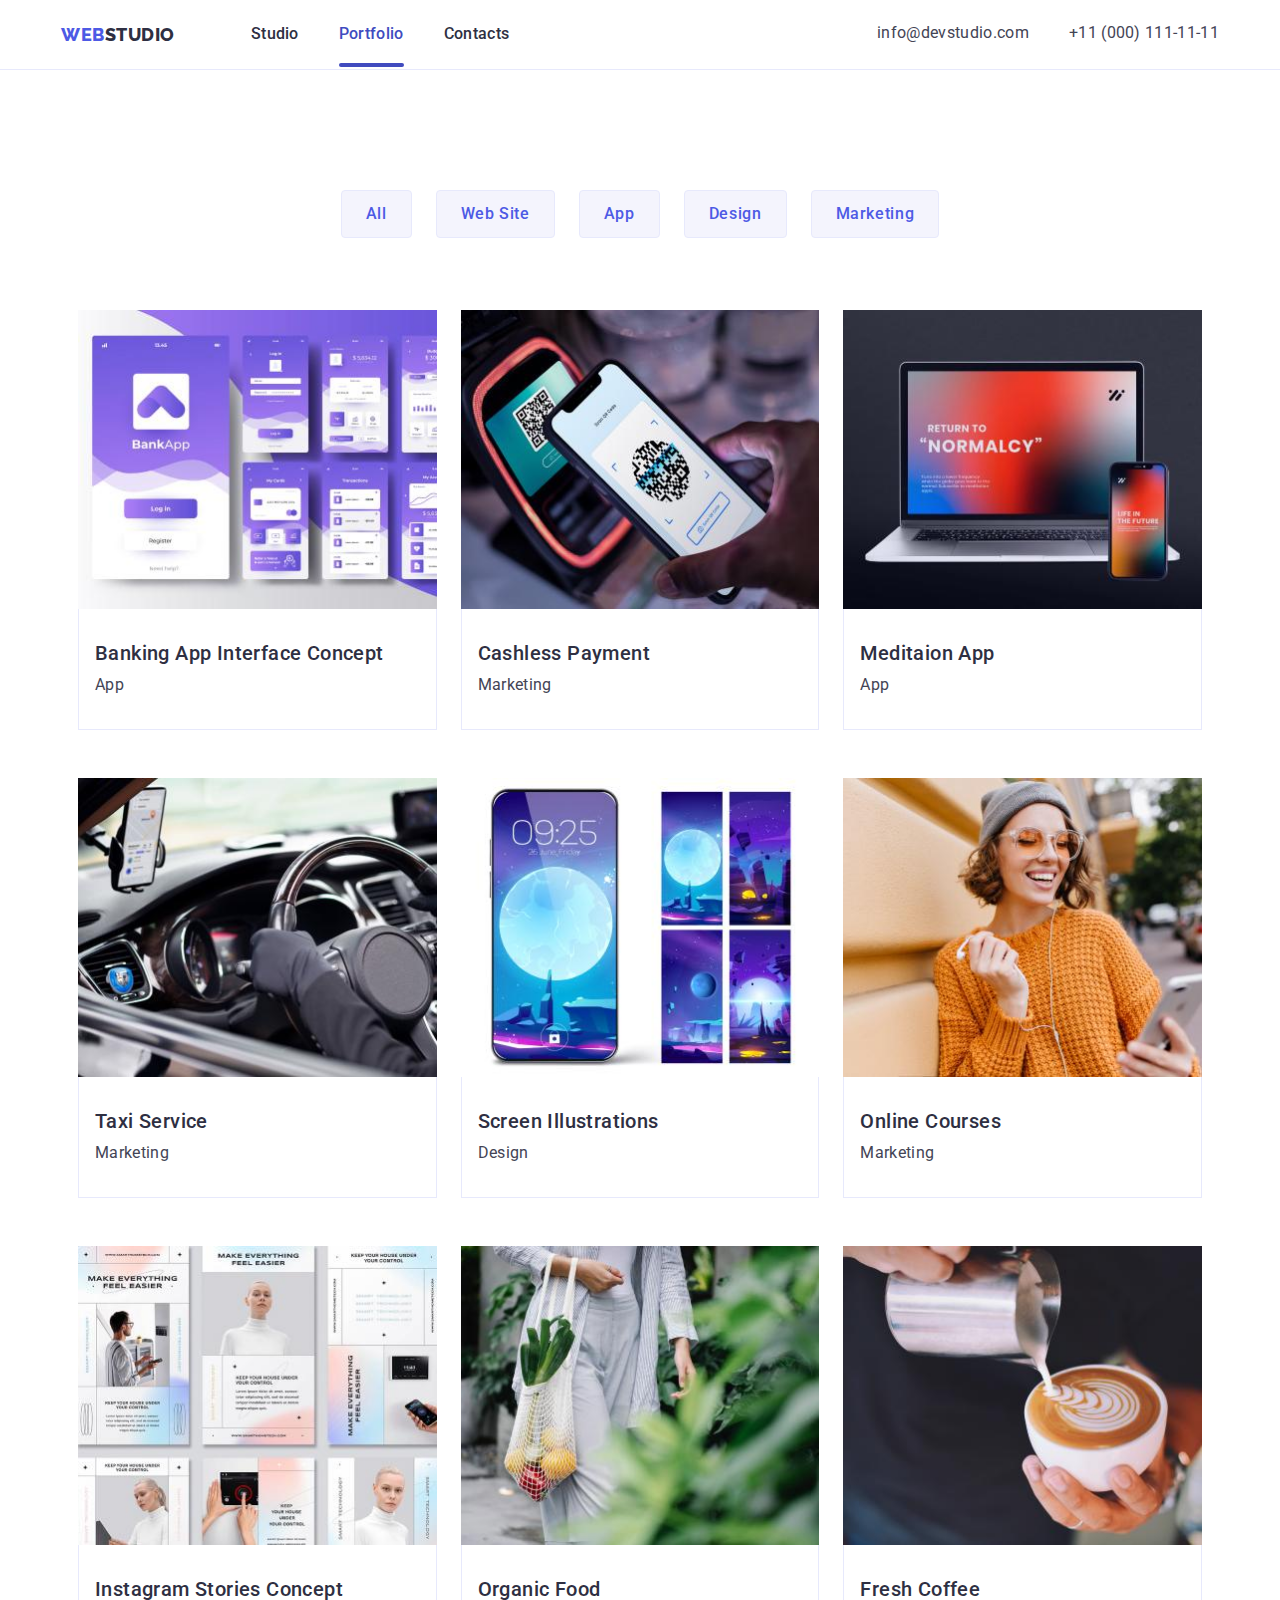
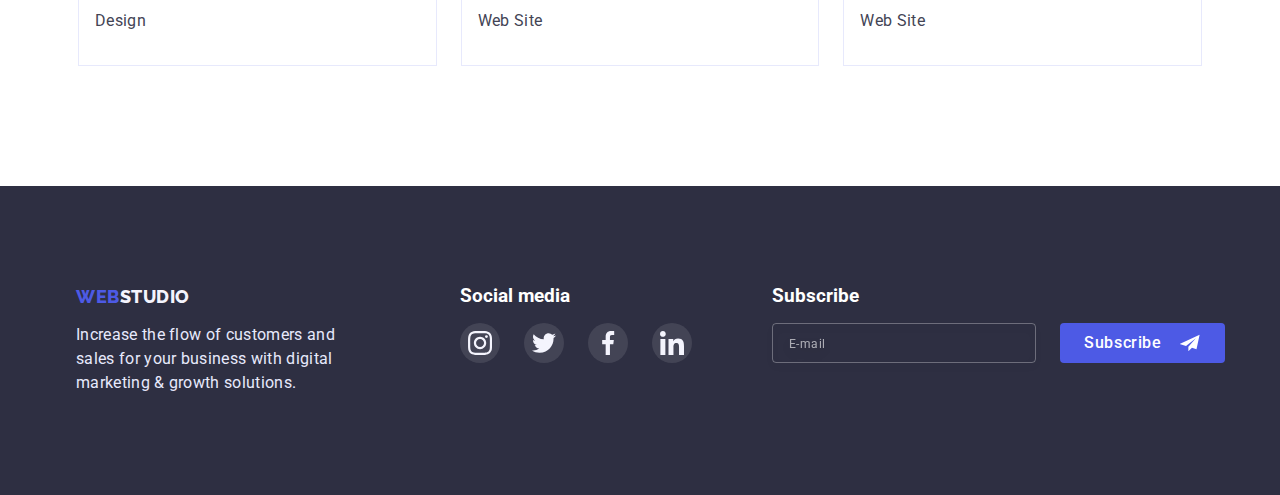
==== portfolio.html @ 49dd55a7 "hw6" ====
<!DOCTYPE html>
<html lang="en">

<head>
  <meta charset="UTF-8" />
  <meta http-equiv="X-UA-Compatible" content="IE=edge" />
  <meta name="viewport" content="width=device-width, initial-scale=1.0" />
  <title>WebStudio</title>
  <link type="text/css" rel="preconnect" href="https://fonts.gstatic.com" crossorigin />
  <link type="text/css" rel="stylesheet" href="./css/styles.css" />

</head>

<body>
  <!--Top line-->
  <!--Top line-->
  <header>
    <div class="container" id="header-container">
      <!-- Main navigation -->
      <nav>
        <a class="design-logo" href="./index.html">Web<span class="desing-logo-part">Studio</span></a>
        <ul class="main-nav-buttons">
          <li><a class="links " href="./index.html">Studio</a></li>
          <li class="portfolio">
            <a class="links current" href="./portfolio.html">Portfolio</a>
          </li>
          <li><a class="links" href="./contacts.html">Contacts</a></li>
        </ul>
      </nav>
      <address>
        <ul class="contacts">
          <li class="mail">
            <a class="links" href=" mailto:info@devstudio.com">info@devstudio.com</a>
          </li>
          <li class="tel">
            <a class="links" href="tel:+110001111111">+11 (000) 111-11-11</a>
          </li>
        </ul>
      </address>
      <!-- Contacts -->

    </div>
  </header>
  <!-- top buttons main  -->
  <main>
    <section id="main-section">
      <div class="container">
        <h2 class="visually-hidden">Work Examples</h2>
        <ul class="panel-buttons">
          <li><button class="optins-button" type="button">All</button></li>
          <li><button class="optins-button" type="button">Web Site</button></li>
          <li><button class="optins-button" type="button">App</button></li>
          <li><button class="optins-button" type="button">Design</button></li>
          <li><button class="optins-button" type="button">Marketing</button></li>
        </ul>
        <!-- Work Examples  -->
        <ul class="work-examples">
          <li class="work-item">
            <a>
              <div class="product-description">
                <img src="./images/apps.jpg" alt="Banking App Interface Concept" width="360" />
                <div class="overlay">
                  <p>14 Stylish and User-Friendly App Design Concepts · Task Manager App · Calorie Tracker App · Exotic
                    Fruit Ecommerce App ·
                    Cloud Storage App</p>
                </div>
              </div>

              <div class="work-description">
                <h3 class="work-item-title">Banking App Interface Concept</h3>
                <p class="work-item-sphere">App</p>
              </div>
            </a>

          </li>
          <li class="work-item">
            <a>
              <div class="product-description">
                <img src="./images/marketing.jpg" alt="Cashless Payment" width="360" />
                <div class="overlay">
                  <p>14 Stylish and User-Friendly App Design Concepts · Task Manager App · Calorie Tracker App · Exotic
                    Fruit Ecommerce App ·
                    Cloud Storage App</p>
                </div>
              </div>
              <div class="work-description">
                <h3 class="work-item-title">Cashless Payment</h3>
                <p class="work-item-sphere">Marketing</p>
              </div>
            </a>

          </li>
          <li class="work-item">
            <a>
              <div class="product-description">
                <img src="./images/meditation.jpg" alt="Meditation App" width="360" />
                <div class="overlay">
                  <p>14 Stylish and User-Friendly App Design Concepts · Task Manager App · Calorie Tracker App · Exotic
                    Fruit Ecommerce App ·
                    Cloud Storage App</p>
                </div>
              </div>
              <div class="work-description">
                <h3 class="work-item-title">Meditaion App</h3>
                <p class="work-item-sphere">App</p>
              </div>
            </a>

          </li>
          <li class="work-item">
            <a>
              <div class="product-description">
                <img src="./images/taxiservice.jpg" alt="Taxi Service" width="360" />
                <div class="overlay">
                  <p>14 Stylish and User-Friendly App Design Concepts · Task Manager App · Calorie Tracker App · Exotic
                    Fruit Ecommerce App ·
                    Cloud Storage App</p>
                </div>
              </div>
              <div class="work-description">
                <h3 class="work-item-title">Taxi Service</h3>
                <p class="work-item-sphere">Marketing</p>
              </div>
            </a>

          </li>
          <li class="work-item">
            <a>
              <div class="product-description">
                <img src="./images/screenil.jpg" alt="Screen Illustrations" width="360" />
                <div class="overlay">
                  <p>14 Stylish and User-Friendly App Design Concepts · Task Manager App · Calorie Tracker App · Exotic
                    Fruit Ecommerce App ·
                    Cloud Storage App</p>
                </div>
              </div>
              <div class="work-description">
                <h3 class="work-item-title">Screen Illustrations</h3>
                <p class="work-item-sphere">Design</p>
              </div>
            </a>

          </li>
          <li class="work-item">

            <a>
              <div class="product-description">
                <img src="./images/onlinecourses.jpg" alt="Online Courses" width="360" />
                <div class="overlay">
                  <p>14 Stylish and User-Friendly App Design Concepts · Task Manager App · Calorie Tracker App · Exotic
                    Fruit Ecommerce App ·
                    Cloud Storage App</p>
                </div>
              </div>
              <div class="work-description">
                <h3 class="work-item-title">Online Courses</h3>
                <p class="work-item-sphere">Marketing</p>
              </div>
            </a>
          </li>
          <li class="work-item">
            <a>
              <div class="product-description">
                <img src="./images/instagram.jpg" alt="Instagram Stories Concept" width="360" />
                <div class="overlay">
                  <p>14 Stylish and User-Friendly App Design Concepts · Task Manager App · Calorie Tracker App · Exotic
                    Fruit Ecommerce App ·
                    Cloud Storage App</p>
                </div>
              </div>
              <div class="work-description">
                <h3 class="work-item-title">Instagram Stories Concept</h3>
                <p class="work-item-sphere">Design</p>
              </div>
            </a>

          </li>
          <li class="work-item">
            <a>
              <div class="product-description">
                <img src="./images/organicfood.jpg" alt="Organic Food" width="360" />
                <div class="overlay">
                  <p>14 Stylish and User-Friendly App Design Concepts · Task Manager App · Calorie Tracker App · Exotic
                    Fruit Ecommerce App ·
                    Cloud Storage App</p>
                </div>
              </div>
              <div class="work-description">
                <h3 class="work-item-title">Organic Food</h3>
                <p class="work-item-sphere">Web Site</p>
              </div>
            </a>

          </li>
          <li class="work-item">
            <a>
              <div class="product-description">
                <img src="./images/freshcoffee.jpg" alt="Fresh Coffee" width="360" />
                <div class="overlay">
                  <p>14 Stylish and User-Friendly App Design Concepts · Task Manager App · Calorie Tracker App · Exotic
                    Fruit Ecommerce App ·
                    Cloud Storage App</p>
                </div>
              </div>
              <div class="work-description">
                <h3 class="work-item-title">Fresh Coffee</h3>
                <p class="work-item-sphere">Web Site</p>
              </div>
            </a>

          </li>
        </ul>
      </div>
    </section>
  </main>

  <!--Footer-->
  <footer>
    <div class="container">
      <div class="footer-info">
        <a class="design-logo" href="./index.html">Web<span class="desing-logo-part2">Studio</span></a>
        <p class="footer-goal">
          Increase the flow of customers and sales for your business with digital
          marketing & growth solutions.
        </p>
      </div>
      <div class="footer-social-links">
        <h3 class="social-title">Social media</h3>
        <ul class="social-links">
          <li><a class="social-link-item" href="#">
              <svg width="24" height="24">
                <use href="./images/icons.svg#icon-instagram-2">
                </use>
              </svg>
            </a></li>
          <li><a class="social-link-item" href="#"><svg width="24" height="24">
                <use href="./images/icons.svg#icon-twitter-1">
                </use>
              </svg></a></li>
          <li><a class="social-link-item" href="#"><svg width="24" height="24">
                <use href="./images/icons.svg#icon-facebook-1">
                </use>
              </svg></a></li>
          <li><a class="social-link-item" href="#"><svg width="24" height="24">
                <use href="./images/icons.svg#icon-linkedin-1">
                </use>
              </svg></a></li>
        </ul>
      </div>

      <div class="subscribe-footer-container">
        <h3 class="footer-subscribe-title">Subscribe</h3>
        <form class="footer-form">
          <label class="footer-form-label" for="e-mail">
            <input class="footer-form-input" type="email" name="email" required placeholder="E-mail">
          </label>
          <button class="subscribe-button" type="submit">Subscribe
            <svg id="footer-form-input-icon" width="24" height="20">
              <use href="./images/subscribeicons.svg#telegram"></use>
            </svg> </button>
      </div>
      </form>
    </div>
  </footer>
</body>


</html>
---- css/styles.css ----
@import url("https://fonts.googleapis.com/css2?family=Roboto:wght@400;500;700&display=swap");
@import url("https://fonts.googleapis.com/css2?family=Raleway:wght@800&display=swap");
@import url("https://cdnjs.cloudflare.com/ajax/libs/modern-normalize/1.1.0/modern-normalize.min.css");
* {
  box-sizing: border-box;
}
:root {
  --primary-brand: #4d5ae5;
  --dark: #2e2f42;
  --light: #f4f4fd;
  --light-state: #8e8f99;
  --text: #434455;
  --accent: #e7e9fc;
  --pressed-state: #404bbf;
  --subtle-text: #8e8f99;
  --success: #31d0aa;
  --modal-background: #fcfcfc;
  --privacy-policy: #757575;
  --transition-dur-and-func: 250ms cubic-bezier(0.4, 0, 0.2, 1);
}
body {
  background-color: white;
  margin: 0;
  font-family: "Roboto";
}
ul {
  margin: 0;
  padding: 0;
}
img {
  display: block;
  max-width: 100%;
  height: auto;
}
p,
h1,
h2,
h3,
h4,
h5,
h6 {
  margin: 0;
}
/*header*/
.container {
  width: 100%;
  max-width: 1158px;
  padding: 0 15px;
  margin: 0 auto;
}
#header-container {
  display: flex;
  justify-content: space-between;
  padding: 24px 0;
}
header {
  width: 100%;
  display: flex;
  align-items: center;

  border-bottom: 1px solid var(--accent);
}

/*navigation*/

nav {
  display: flex;
  align-items: center;
  justify-content: space-around;
}
.design-logo {
  font-family: "Raleway";
  margin-right: 76px;
  text-transform: uppercase;
  text-decoration: none;
  font-weight: 800;
  font-size: 18px;
  line-height: 21px;
  display: flex;
  align-items: center;
  letter-spacing: 0.03em;
  color: var(--primary-brand);
}

.desing-logo-part {
  text-decoration: none;
  display: flex;
  align-items: center;
  color: var(--dark);
}
.desing-logo-part2 {
  text-decoration: none;
  display: flex;
  align-items: center;
  color: var(--light);
}
.main-nav-buttons {
  display: flex;
  font-family: "Roboto";
  font-weight: 500;
  font-size: 16px;
  letter-spacing: 0.02em;
  list-style-type: none;
  cursor: pointer;
  flex-grow: 1;
  gap: 40px;
}

.main-nav-buttons .links {
  color: var(--dark);
}
.main-nav-buttons .links:active {
  color: var(--pressed-state);
  text-decoration: underline var(--pressed-state);
}

.links {
  position: relative;
  text-decoration-line: none;
  padding: 24px 0;
  transition: color var(--transition-dur-and-func);
}
.links.current {
  color: var(--pressed-state);
}
.links.current::after {
  display: block;
  position: absolute;
  width: 100%;
  height: 4px;
  background: currentColor;
  border-radius: 2px;
  bottom: 0;

  content: "";
}
.links:hover,
.links:focus {
  color: var(--pressed-state);
}
/*contacts*/
.contacts {
  font-size: 16px;
  letter-spacing: 0.02em;
  align-items: center;
  display: flex;
  list-style-type: none;
}

.contacts .mail {
  margin-right: 40px;
}
.contacts a {
  font-style: normal;
  color: var(--text);
}
.contacts a:active {
  color: var(--pressed-state);
}
/*section*/
.section1 {
  display: flex;
  padding: 188px 0;
  align-items: center;
  justify-content: center;
  flex-direction: column;
  background-repeat: no-repeat;
  background-image: linear-gradient(
      0deg,
      rgba(46, 47, 66, 0.7),
      rgba(46, 47, 66, 0.7)
    ),
    url(../images/peopleoffice.jpg);
  background-position: center;
  background-size: 1440px, auto;
}
h1 {
  font-weight: 700;
  font-size: 56px;
  line-height: 60px;
  text-align: center;
  letter-spacing: 0.02em;
  color: white;
  margin: 0 auto 48px auto;
  width: 496px;
}
.order-button {
  width: 159px;
  height: 56px;
  font-family: "Roboto";
  margin: auto;
  font-weight: 500;
  font-size: 16px;
  display: flex;
  background-color: var(--primary-brand);
  box-shadow: 0px 4px 4px rgba(0, 0, 0, 0.15);
  cursor: pointer;
  border-radius: 4px;
  align-items: center;
  justify-content: center;
  color: white;
  padding: 0;
  border: 0;
  transition: background-color var(--transition-dur-and-func);
}
.order-button:hover,
.order-button:focus {
  background-color: var(--pressed-state);
}
.visually-hidden {
  position: absolute;
  width: 1px;
  height: 1px;
  margin: -1px;
  border: 0;
  padding: 0;
  white-space: nowrap;
  clip-path: inset(100%);
  clip: rect(0 0 0 0);
  overflow: hidden;
}
/*section2*/
#section2 {
  padding: 120px 0;
}
.adv-list {
  display: flex;
  list-style-type: none;
  justify-content: center;
  gap: 24px;
}
.icon-item {
  width: 100%;
  height: 112px;
  border: 1px solid var(--light);
  background-color: var(--light);
  border-radius: 4px;
  display: flex;
  justify-content: center;
  align-items: center;
  margin-bottom: 8px;
}
h2 {
  font-weight: 700;
  font-size: 36px;
  line-height: 40px;
  text-align: center;
  letter-spacing: 0.02em;
  text-transform: capitalize;
  color: var(--dark);
}
.adv-headings {
  margin-bottom: 8px;
}
.avd-inf {
  font-size: 16px;
  line-height: 24px;
  letter-spacing: 0.02em;
  color: var(--text);
  padding: 0px;
  justify-content: ;
}

/*Services*/
/*section3*/
#section3 {
  padding-bottom: 120px;
}
h2 {
  text-transform: capitalize;
  text-align: center;
  margin-bottom: 72px;
}
.options-list {
  justify-content: center;
  gap: 24px;
  list-style-type: none;
  display: flex;
}
.options-img {
  box-sizing: border-box;
  background-blend-mode: soft-light, normal;
  border: 1px solid var(--accent);
}
/*Our team*/
/*section4*/
#team-members-section {
  padding: 120px 0;
  background-color: var(--light);
}
.team-members-list {
  justify-content: center;
  gap: 24px;
  list-style-type: none;
  display: flex;
  flex-wrap: wrap;
}
.member {
  padding: 32px 0;
  text-align: center;
  background: white;
  box-shadow: 0px 1px 6px rgba(46, 47, 66, 0.08),
    0px 1px 1px rgba(46, 47, 66, 0.16), 0px 2px 1px rgba(46, 47, 66, 0.08);
  border-radius: 0px 0px 4px 4px;
}
.member-name {
  font-weight: 500;
  font-size: 20px;
  line-height: 24px;
  color: var(--dark);
  margin-bottom: 8px;
}
.member-job {
  font-size: 16px;
  line-height: 24px;
  color: var(--text);
  margin-bottom: 8px;
}
.social-links {
  justify-content: center;
  gap: 24px;
  list-style-type: none;
  display: flex;
}
.social-link-item {
  display: flex;
  justify-content: center;
  align-items: center;
  background-color: var(--primary-brand);
  width: 40px;
  height: 40px;
  border-radius: 50%;
  transition: background-color var(--transition-dur-and-func);
}
.social-link-item:hover,
.social-link-item:focus {
  background-color: var(--pressed-state);
}
/*section5*/
#section5 {
  padding: 120px 0;
}
.customers-list {
  justify-content: center;
  gap: 24px;
  list-style-type: none;
  display: flex;
}
.customer-item {
  display: flex;

  justify-content: center;
  align-items: center;
  cursor: pointer;
}
.customer-link:hover,
.customer-link:focus {
  color: var(--pressed-state);
}
.customer-link {
  padding: 16px;
  fill: currentColor;
  color: var(--subtle-text);
  border: 1px solid currentColor;
  border-radius: 4px;
  transition-property: fill, color;
  transition-duration: 250ms;
  transition-timing-function: cubic-bezier(0.4, 0, 0.2, 1);
}
/*footer*/
footer {
  padding: 100px 0;
  background: var(--dark);
  align-items: center;
  display: flex;
}
.footer-goal {
  width: 264px;
  font-size: 16px;
  line-height: 24px;
  letter-spacing: 0.02em;
  color: var(--accent);
  margin-top: 16px;
}
footer .container {
  display: flex;
}
.social-title {
  color: white;
  margin-bottom: 16px;
}
footer .social-link-item {
  transition-property: background-color;
  transition-duration: 250ms;
  transition-timing-function: cubic-bezier(0.4, 0, 0.2, 1);
  background-color: rgba(255, 255, 255, 0.1);
}
footer .social-link-item:hover,
footer .social-link-item:focus {
  background-color: var(--success);
}
.footer-info {
  margin-right: 120px;
}
.footer-social-links {
  margin-right: 80px;
}
.footer-subscribe-title {
  margin-bottom: 16px;
  color: white;
  width: 100%;
}
.footer-form {
  display: flex;
  gap: 24px;
}
.footer-form-input {
  width: 100%;
  font-size: 14px;
  line-height: 1.57;
  letter-spacing: 0.02em;
  min-width: 264px;
  height: 40px;
  padding-left: 16px;
  color: #ffffff;
  border: 1px solid rgba(255, 255, 255, 0.3);
  border-radius: 4px;
  filter: drop-shadow(0px 4px 4px rgba(0, 0, 0, 0.15));
  background-color: transparent;
  transition: border-color var(--transition-dur-and-func);
}
.footer-form-input:focus {
  outline: none;
  border-color: white;
}
.footer-form-input::placeholder {
  font-size: 12px;
  line-height: 2;
  letter-spacing: 0.04em;
  color: rgba(255, 255, 255, 0.6);
}
.footer-form-input:not(:placeholder-shown):required:invalid {
  border-color: red;
}
.subscribe-button {
  width: 165px;
  height: 40px;
  display: flex;
  align-items: center;
  gap: 16px;
  padding: 8px 24px;
  font-family: "Roboto", sans-serif;
  font-weight: 500;
  font-size: 16px;
  line-height: 1.5;
  letter-spacing: 0.04em;
  background: var(--primary-brand);
  border: none;
  border-radius: 4px;
  color: white;
  transition: background-color var(--transition-dur-and-func);
  cursor: pointer;
  fill: white;
}
.subscribe-button:focus,
.subscribe-button:hover {
  background-color: var(--accent);
}

/*PORTFOLIO*/
#main-section {
  padding: 120px 0;
}
.panel-buttons {
  list-style-type: none;
  justify-content: center;
  display: flex;
  flex-direction: row;
  align-items: flex-start;
  padding: 0px;
  gap: 24px;
  margin-bottom: 72px;
}
.optins-button {
  padding: 12px 24px;
  height: 48px;
  background: var(--light);
  border: 1px solid var(--accent);
  border-radius: 4px;
  /*text button*/
  font-family: "Roboto";

  font-weight: 500;
  font-size: 16px;
  line-height: 24px;
  display: flex;
  align-items: center;
  text-align: center;
  letter-spacing: 0.04em;
  color: var(--primary-brand);
  cursor: pointer;
  transition-property: background-color, color, box-shadow;
  transition-duration: 250ms;
  transition-timing-function: cubic-bezier(0.4, 0, 0.2, 1);
}
.optins-button:hover,
.optins-button:focus {
  background-color: var(--pressed-state);
  color: white;
  box-shadow: 0px 4px 4px rgba(0, 0, 0, 0.15);
}

.work-examples {
  justify-content: center;
  row-gap: 48px;
  column-gap: 24px;
  list-style-type: none;
  display: flex;
  flex-wrap: wrap;
}
.work-item {
  flex-basis: calc((100% - 52px) / 3);
  background: white;
}
.work-item a {
  cursor: pointer;
  transition: box-shadow var(--transition-dur-and-func);
}
.work-item a:hover,
.work-item a:focus {
  box-shadow: 0px 1px 6px rgba(46, 47, 66, 0.08),
    0px 1px 1px rgba(46, 47, 66, 0.16), 0px 2px 1px rgba(46, 47, 66, 0.08);
}
.work-item-title {
  font-weight: 500;
  font-size: 20px;
  line-height: 24px;
  letter-spacing: 0.02em;
  color: var(--dark);
  margin-bottom: 8px;
}
.work-item-sphere {
  font-size: 16px;
  line-height: 24px;
  letter-spacing: 0.02em;
  color: var(--text);
}
.work-description {
  padding: 32px 0 32px 16px;
  border: 1px solid var(--accent);
  border-width: 0 1px 1px 1px;
}
.product-description {
  position: relative;
  overflow: hidden;
}
.overlay {
  position: absolute;
  background-color: var(--primary-brand);
  width: 100%;
  height: 100%;
  top: 0;
  left: 0;
  padding: 40px 32px;
  font-size: 16px;
  line-height: 24px;
  letter-spacing: 0.02em;
  color: var(--light);
  transform: translateY(100%);
  opacity: 0;
  transition-property: transform, opacity;
  transition-duration: 250ms;
  transition-timing-function: cubic-bezier(0.4, 0, 0.2, 1);
}
.work-item a:hover .overlay,
.work-item a:focus .overlay {
  transform: translateY(0%);
  opacity: 1;
}
/*Modal*/
.backdrop {
  position: fixed;
  display: flex;
  justify-content: center;
  align-items: center;
  padding: 20px 0;
  top: 0;
  left: 0;
  height: 100%;
  width: 100%;
  background-color: rgba(46, 47, 66, 0.4);
  opacity: 1;
  transition-property: opacity;
  transition-duration: 250ms;
  transition-timing-function: cubic-bezier(0.4, 0, 0.2, 1);
}
.backdrop.is-hidden {
  opacity: 0;
  visibility: hidden;
  pointer-events: none;
}
.modal {
  padding: 72px 24px 24px 24px;
  position: relative;
  width: 100%;
  height: 100%;
  max-width: 408px;
  max-height: 576px;
  background-color: var(--modal-background);
  box-shadow: 0px 1px 1px rgba(0, 0, 0, 0.14), 0px 1px 3px rgba(0, 0, 0, 0.12),
    0px 2px 1px rgba(0, 0, 0, 0.2);
  border-radius: 4px;
}

.close-button {
  display: flex;
  justify-content: center;
  align-items: center;
  padding: 0;
  position: absolute;
  top: 24px;
  right: 24px;
  width: 24px;
  height: 24px;
  background-color: var(--accent);
  color: #000;
  border: 1px solid rgba(0, 0, 0, 0.1);
  border-radius: 50%;
  margin: 0;
  transition-property: color, background-color;
  transition-duration: 250ms;
  transition-timing-function: cubic-bezier(0.4, 0, 0.2, 1);
  cursor: pointer;
}
.close-button:hover,
.close-button:focus {
  background-color: var(--pressed-state);
  color: white;
}
.close-button:hover svg,
.close-button:focus svg {
  fill: white;
}
/*--------------Modal Content-----------------------------*/

.modal-title {
  font-weight: 500;
  font-size: 16px;
  line-height: 1.5;
  letter-spacing: 0.02em;
  text-align: center;
  margin-bottom: 16px;
  color: var(--dark);
}
.modal-form {
  display: flex;
  flex-direction: column;
  font-weight: 400;
  font-size: 12px;
  line-height: 1.17;
  letter-spacing: 0.04em;
}
.form-field {
  margin-bottom: 8px;
  color: var(--light-state);
}
.input-container {
  position: relative;
  justify-content: center;
  align-items: center;
  margin-top: 4px;
}
.modal-form-input {
  width: 100%;
  height: 40px;
  padding-left: 38px;
  border: 1px solid rgba(33, 33, 33, 0.2);
  border-radius: 4px;
  transition: border-color var(--transition-dur-and-func);
}
.modal-form-input:focus {
  outline: none;
  border-color: var(--primary-brand);
}
.modal-form-input-icon {
  position: absolute;
  top: 50%;
  left: 16px;
  transform: translate(0, -50%);
  transition: fill var(--transition-dur-and-func);
}
.modal-form-input:focus + .modal-form-input-icon {
  fill: var(--primary-brand);
}
.modal-message {
  margin-top: 4px;
  resize: none;
  width: 100%;
  height: 120px;
  padding: 8px 16px;
  border: 1px solid rgba(33, 33, 33, 0.2);
  border-radius: 4px;
  transition: border-color var(--transition-dur-and-func);
}
.modal-message::placeholder {
  font-family: "Roboto";
  line-height: 1.17;
  letter-spacing: 0.04em;
  color: rgba(117, 117, 117, 0.5);
}
.modal-message:focus {
  outline: none;
  border-color: var(--primary-brand);
}
.modal-check:checked + .modal-form-check-description::before {
  background-image: url(../images/submit.svg);
  background-position: center;
  background-color: var(--accent);
  border-color: var(--accent);
}

.modal-check:focus + .modal-form-check-description::before {
  border-color: var(--primary-brand);
}

.modal-form-check-description {
  display: flex;
  align-items: center;
  margin-bottom: 24px;
  color: var(--privacy-policy);
  margin-top: 16px;
}

/* .modal-form-check-description::before {
  display: block;
  width: 16px;
  height: 16px;
  margin-right: 8px;
  border: 1.25px solid #2e2f42;
  border-radius: 2px;
  cursor: pointer;
  content: "";
} */

.form-check-description-link {
  color: #4d5ae5;
}

.form-check-description-link:focus {
  outline: 1px solid var(--primary-brand);
}

.submit-button {
  align-self: center;
  min-width: 169px;
  padding: 13px 32px;
  font-family: "Roboto", sans-serif;
  font-weight: 500;
  font-size: 16px;
  line-height: 1.5;
  letter-spacing: 0.04em;
  box-shadow: 0px 4px 4px rgba(0, 0, 0, 0.15);
  border: none;
  border-radius: 4px;
  color: white;
  background-color: var(--primary-brand);
  transition: background-color var(--transition-dur-and-func);
}
.submit-button:hover,
.submit-button:focus {
  background-color: var(--accent);
}
.checkmark {
  margin-right: 8px;
  display: flex;
  align-items: center;
  justify-content: center;
  height: 16px;
  width: 16px;
  border: 1px solid var(--dark);
  border-radius: 2px;
  cursor: pointer;
}
.modal-form-check-description:hover input ~ .checkmark {
  background-color: #ccc;
}
.modal-form-check-description input:checked ~ .checkmark {
  background-color: var(--pressed-state);
  border-color: var(--pressed-state);
}
.modal-checkbox-icon {
  fill: white;
  opacity: 0;
  transition: opacity var(--transition-dur-and-func);
}
.modal-form-check-description input:checked ~ .checkmark .modal-checkbox-icon {
  opacity: 1;
}
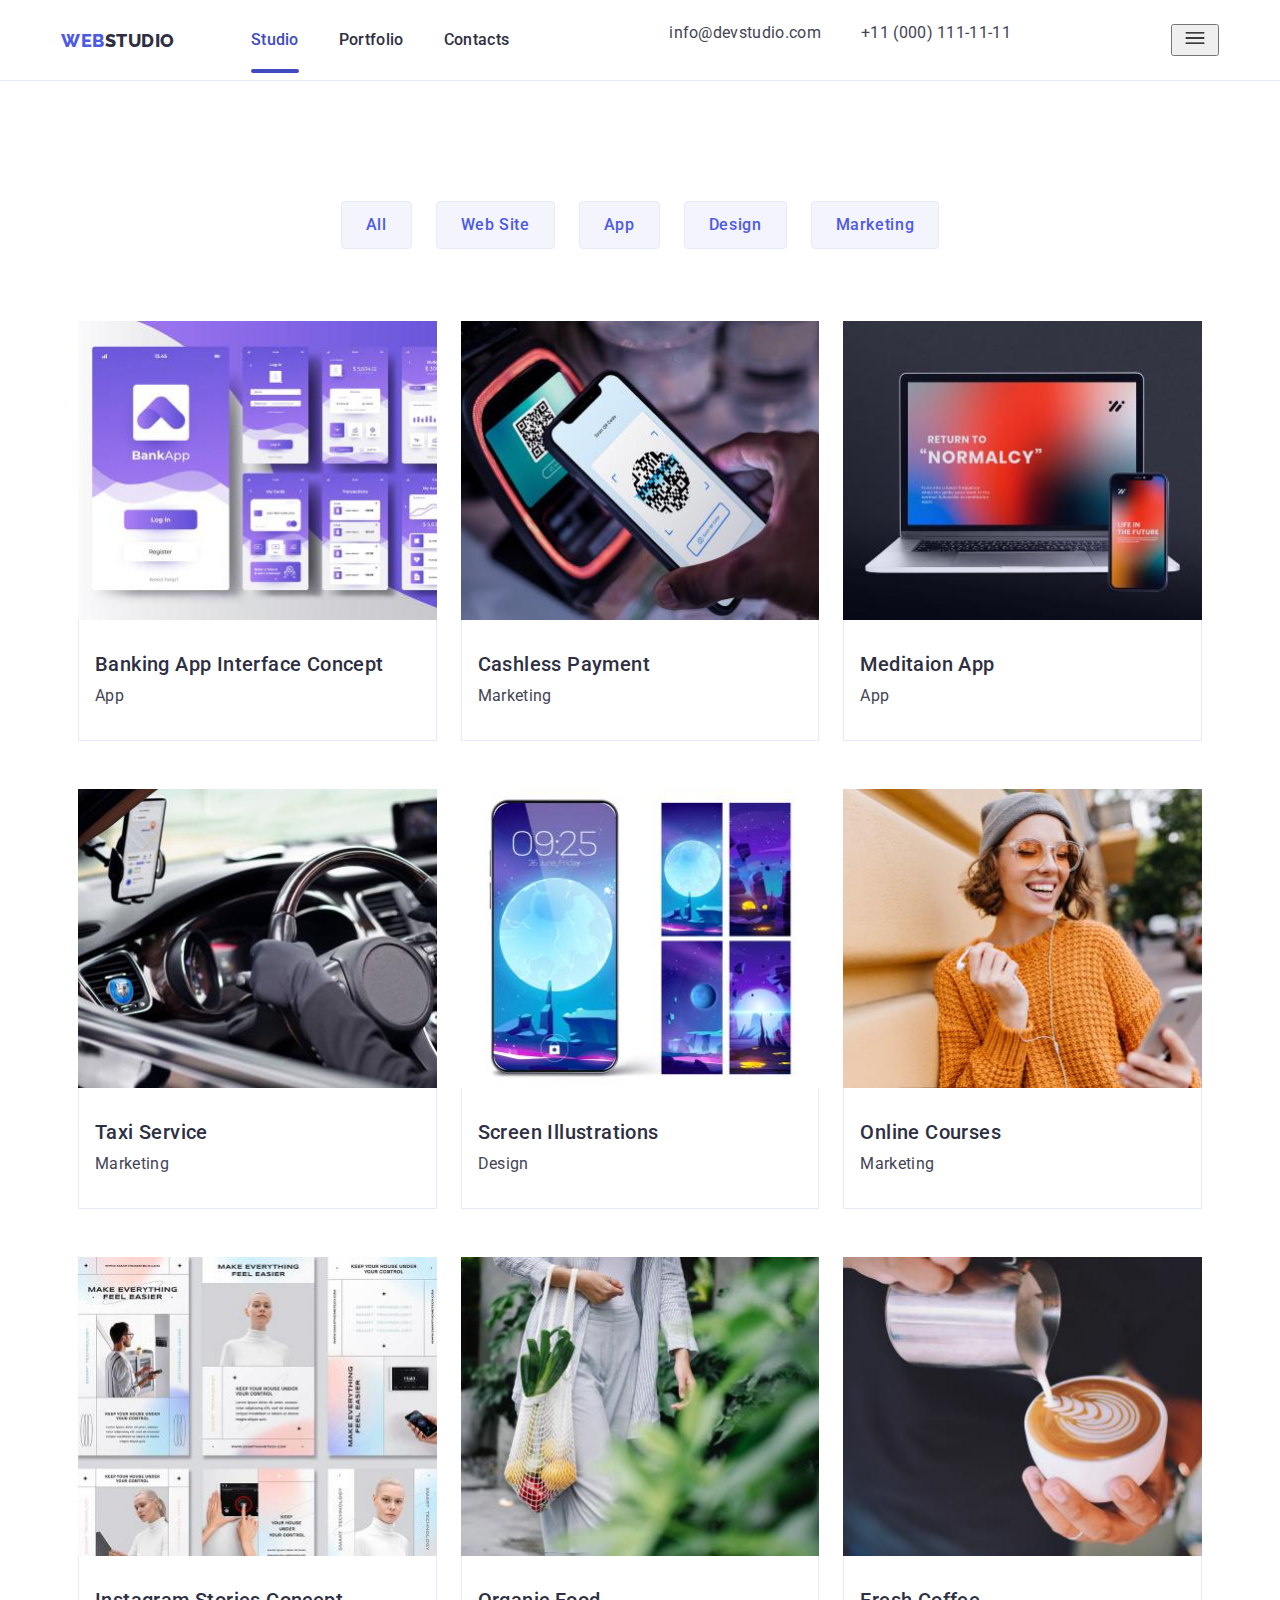
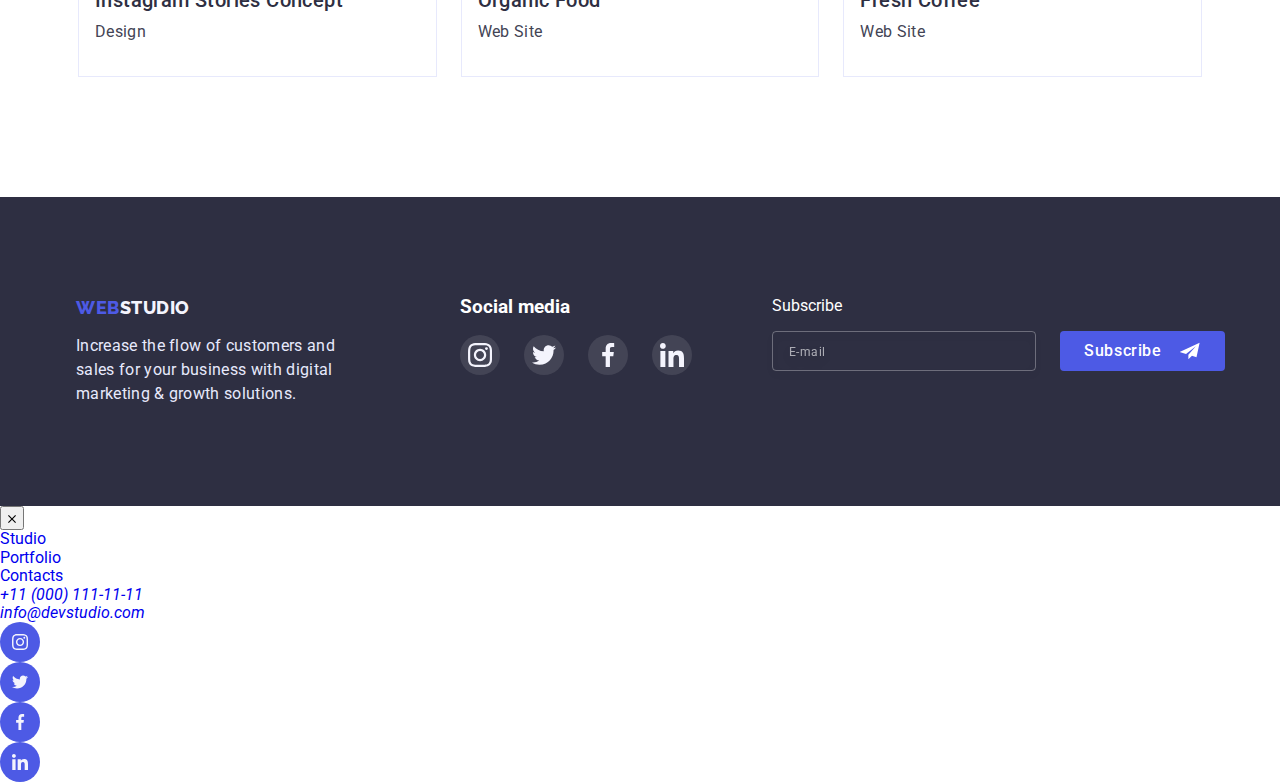
==== commit d4f18f51: "mobile-tablet" ====
--- a/portfolio.html
+++ b/portfolio.html
@@ -13,16 +13,15 @@
 
 <body>
   <!--Top line-->
-  <!--Top line-->
   <header>
     <div class="container" id="header-container">
       <!-- Main navigation -->
       <nav>
         <a class="design-logo" href="./index.html">Web<span class="desing-logo-part">Studio</span></a>
         <ul class="main-nav-buttons">
-          <li><a class="links " href="./index.html">Studio</a></li>
+          <li><a class="links current" href="./index.html">Studio</a></li>
           <li class="portfolio">
-            <a class="links current" href="./portfolio.html">Portfolio</a>
+            <a class="links" href="./portfolio.html">Portfolio</a>
           </li>
           <li><a class="links" href="./contacts.html">Contacts</a></li>
         </ul>
@@ -37,6 +36,11 @@
           </li>
         </ul>
       </address>
+      <button type="button" class="header-menu-btn js-open-menu" aria-expanded="false" aria-controls="mobile-menu">
+        <svg id="header-menu-icon" width="32" height="22">
+          <use href="./images/burger.svg#icon-icons8-menu"></use>
+        </svg>
+      </button>
       <!-- Contacts -->
 
     </div>
@@ -249,7 +253,7 @@
       </div>
 
       <div class="subscribe-footer-container">
-        <h3 class="footer-subscribe-title">Subscribe</h3>
+        <p class="footer-subscribe-title">Subscribe</p>
         <form class="footer-form">
           <label class="footer-form-label" for="e-mail">
             <input class="footer-form-input" type="email" name="email" required placeholder="E-mail">
@@ -262,6 +266,62 @@
       </form>
     </div>
   </footer>
+  <!-- mobile menu -->
+  <div class="menu-container js-menu-container" id="mobile-menu">
+    <button type="button" class="modal-close mobile-close menu-toggle js-close-menu" data-modal-close>
+      <svg class="mobile-icon-close" width="8" height="8">
+        <use href="./images/socialicons.svg#close-black-18dp-2-1">
+        </use>
+      </svg>
+    </button>
+    <ul class="mobile-menu">
+      <li class="mobile-item"><a class="links" href="./index.html">Studio</a></li>
+      <li class="mobile-item"><a class="links" href="./portfolio.html">Portfolio</a></li>
+      <li class="mobile-item"><a class="links" href="./contacts.html">Contacts</a></li>
+    </ul>
+    </nav>
+    <div class="mobile-media">
+      <address>
+        <ul class="main-contact">
+          <li class="mobile-contact mobile-tel">
+            <a class="links" href="tel:+110001111111">+11 (000) 111-11-11</a>
+          </li>
+          <li class="mobile-contact mobile-mail">
+            <a class=" mobile-mail links" href=" mailto:info@devstudio.com">info@devstudio.com</a>
+          </li>
+        </ul>
+      </address>
+
+      <ul class="mobile-icons-list">
+        <li><a class="social-link-item" href="#">
+            <svg width="16" height="16">
+              <use href="./images/icons.svg#icon-instagram-2">
+              </use>
+            </svg>
+          </a></li>
+        <li><a class="social-link-item" href="#"><svg width="16" height="16">
+              <use href="./images/icons.svg#icon-twitter-1">
+              </use>
+            </svg></a></li>
+        <li><a class="social-link-item" href="#"><svg width="16" height="16">
+              <use href="./images/icons.svg#icon-facebook-1">
+              </use>
+            </svg></a></li>
+        <li><a class="social-link-item" href="#"><svg width="16" height="16">
+              <use href="./images/icons.svg#icon-linkedin-1">
+              </use>
+            </svg></a></li>
+      </ul>
+    </div>
+  </div>
+
+
+
+
+
+  <!-- scripts -->
+  <script src="./js/modal.js"></script>
+  <script src="/js/mobile-menu.js"></script>
 </body>
 
 
--- a/css/styles.css
+++ b/css/styles.css
@@ -41,6 +41,13 @@
 h6 {
   margin: 0;
 }
+
+/*header-table*/
+@media screen and (min-width: 768px) {
+}
+/*header-mobile*/
+@media screen and (min-width: 1200px) {
+}
 /*header*/
 .container {
   width: 100%;
@@ -174,6 +181,19 @@
   background-position: center;
   background-size: 1440px, auto;
 }
+@media (min-device-pixel-ratio: 2),
+  (min-resolution: 192dpi),
+  (min-resolution: 2dppi) {
+  .section1 {
+    background-image: linear-gradient(
+        0deg,
+        rgba(46, 47, 66, 0.7),
+        rgba(46, 47, 66, 0.7)
+      ),
+      url(../images/peopleoffice@2x.jpg);
+  }
+}
+
 h1 {
   font-weight: 700;
   font-size: 56px;
@@ -258,7 +278,7 @@
   letter-spacing: 0.02em;
   color: var(--text);
   padding: 0px;
-  justify-content: ;
+  justify-content: center;
 }
 
 /*Services*/
@@ -603,9 +623,9 @@
   padding: 72px 24px 24px 24px;
   position: relative;
   width: 100%;
-  height: 100%;
+  height: 80%;
   max-width: 408px;
-  max-height: 576px;
+  min-height: 576px;
   background-color: var(--modal-background);
   box-shadow: 0px 1px 1px rgba(0, 0, 0, 0.14), 0px 1px 3px rgba(0, 0, 0, 0.12),
     0px 2px 1px rgba(0, 0, 0, 0.2);
@@ -684,7 +704,7 @@
 }
 .modal-form-input-icon {
   position: absolute;
-  top: 50%;
+  top: 65%;
   left: 16px;
   transform: translate(0, -50%);
   transition: fill var(--transition-dur-and-func);
@@ -743,7 +763,7 @@
 } */
 
 .form-check-description-link {
-  color: #4d5ae5;
+  color: var(--primary-brand);
 }
 
 .form-check-description-link:focus {
@@ -765,10 +785,11 @@
   color: white;
   background-color: var(--primary-brand);
   transition: background-color var(--transition-dur-and-func);
+  cursor: pointer;
 }
 .submit-button:hover,
 .submit-button:focus {
-  background-color: var(--accent);
+  background-color: var(--pressed-state);
 }
 .checkmark {
   margin-right: 8px;
@@ -796,3 +817,419 @@
 .modal-form-check-description input:checked ~ .checkmark .modal-checkbox-icon {
   opacity: 1;
 }
+/**************MOBILE SCREEN*****/
+@media screen and (max-width: 767px) {
+  .container {
+    width: 100%;
+  }
+  #header-container {
+    padding: 24px 16px;
+  }
+  /*header-mobile*/
+  .main-nav-buttons,
+  header address {
+    display: none;
+  }
+  .menu-toggle {
+    display: none;
+  }
+  .menu-toggle:hover {
+    background-color: var(--primary-brand);
+  }
+  .menu-container {
+    position: fixed;
+    top: 0;
+    left: 0;
+    width: 100vw;
+    height: 100vh;
+    padding-left: 40px;
+    background-color: #fff;
+    z-index: 999;
+    transform: translateX(100%);
+    transition: transform var(--transition-dur-and-func);
+  }
+  .menu-container.is-open {
+    transform: translateX(0);
+  }
+  .menu-container .menu-toggle {
+    position: absolute;
+    top: 16px;
+    right: 16px;
+    color: #fff;
+  }
+  .header-menu-btn {
+    background-color: transparent;
+    border: none;
+    line-height: 0;
+    padding: 0;
+    margin: 0;
+  }
+  #header-menu-icon {
+    color: var(--dark);
+  }
+  .mobile-close {
+    background-color: #e7e9fc;
+    border: 1px solid rgba(0, 0, 0, 0.1);
+    box-sizing: border-box;
+    border-radius: 50%;
+    width: 24px;
+    height: 24px;
+    transition: fill 250ms cubic-bezier(0.4, 0, 0.2, 1),
+      background-color 250ms cubic-bezier(0.4, 0, 0.2, 1);
+    display: flex;
+    justify-content: center;
+    align-items: center;
+    margin-left: auto;
+  }
+  .mobile-icon-close {
+    transition: color var(--transition-dur-and-func);
+    color: var(--dark);
+  }
+  .mobile-close:hover,
+  .mobile-close:focus {
+    fill: #ffffff;
+    background-color: var(--primary-focus);
+    cursor: pointer;
+  }
+  .mobile-menu {
+    padding-top: 80px;
+    list-style: none;
+    font-family: "Roboto";
+    font-weight: 700;
+    font-size: 36px;
+    line-height: 1.11;
+  }
+  .mobile-menu .link {
+    display: flex;
+    flex-wrap: wrap;
+    align-items: flex-start;
+    justify-content: flex-start;
+    text-decoration: none;
+  }
+  .mobile-item {
+    color: var(--dark);
+    margin-bottom: 40px;
+  }
+  .mobile-item:hover,
+  .mobile-item:focus {
+    color: var(--pressed-state);
+  }
+  .mobile-media {
+    position: absolute;
+    bottom: 0;
+    padding-bottom: 40px;
+  }
+
+  .main-contact {
+    list-style-type: none;
+  }
+  .mobile-contact {
+    color: var(--text);
+  }
+  .mobile-contact:hover {
+    color: var(--primary-brand);
+    text-decoration: none;
+  }
+  .mobile-contact:focus {
+    color: var(--primary-brand);
+  }
+  .mobile-tel {
+    font-style: normal;
+    font-weight: 700;
+    font-size: 36px;
+    line-height: 40px;
+    letter-spacing: 0.02em;
+    text-transform: capitalize;
+    color: var(--primary-brand);
+    margin-bottom: 40px;
+  }
+  .mobile-mail {
+    font-style: normal;
+    font-weight: 500;
+    font-size: 20px;
+    line-height: 24px;
+    letter-spacing: 0.02em;
+    color: var(--text);
+    margin-bottom: 48px;
+  }
+
+  .mobile-mail:hover,
+  .mobile-mail:focus {
+    color: var(--primary-brand);
+  }
+  .mobile-tel:hover,
+  .mobile-tel:focus {
+    color: var(--pressed-state);
+  }
+
+  .mobile-icons-list {
+    list-style-type: none;
+    display: flex;
+    flex-wrap: wrap;
+    align-items: center;
+    justify-content: center;
+    gap: 56px;
+  }
+  /*section1-mobile*/
+  h1 {
+    font-size: 36px;
+    line-height: 40px;
+    width: 320px;
+  }
+  .section1 {
+    background-image: linear-gradient(
+        0deg,
+        rgba(46, 47, 66, 0.7),
+        rgba(46, 47, 66, 0.7)
+      ),
+      url(../images/peopleoffice-480@2x.jpg);
+    padding: 124px 0;
+  }
+  /*section2*/
+  #section2 {
+    padding: 96px 0;
+  }
+  .icon-item {
+    display: none;
+  }
+  .adv-list {
+    flex-direction: column;
+    row-gap: 72px;
+  }
+  .adv-headings {
+    font-weight: 700;
+    font-size: 36px;
+    line-height: 40px;
+    text-align: center;
+    letter-spacing: 0.02em;
+    text-transform: capitalize;
+    color: var(--dark);
+    margin-bottom: 8px;
+  }
+  .avd-inf {
+    font-weight: 500;
+    font-size: 16px;
+    line-height: 24px;
+    letter-spacing: 0.02em;
+    color: var(--text);
+  }
+  /*section3*/
+  #section3 {
+    display: none;
+  }
+  /*section4*/
+  #team-members-section {
+    padding: 96px 0;
+  }
+  .team-members-list {
+    gap: 72px;
+  }
+  /*section5*/
+  #section5 {
+    padding: 96px 0;
+  }
+  .customers-list {
+    flex-wrap: wrap;
+    gap: 32px 16px;
+  }
+  .customer-link {
+    width: 190px;
+    height: 88px;
+    padding: 0;
+    display: flex;
+    align-items: center;
+    justify-content: center;
+  }
+  /*Footer*/
+  footer {
+    padding: 96px 0;
+  }
+  footer .container {
+    flex-direction: column;
+    gap: 72px;
+  }
+  .footer-info {
+    text-align: center;
+    margin: auto;
+  }
+  footer .design-logo {
+    display: flex;
+    justify-content: center;
+    margin: auto;
+  }
+  .footer-goal {
+    text-align: left;
+  }
+  .footer-social-links {
+    margin: auto;
+  }
+  .social-title,
+  .footer-subscribe-title {
+    text-align: center;
+    font-style: normal;
+    font-weight: 500;
+    font-size: 16px;
+    line-height: 24px;
+    letter-spacing: 0.02em;
+  }
+  .subscribe-footer-container {
+    text-align: center;
+  }
+  .footer-form {
+    flex-direction: column;
+    align-items: center;
+    gap: 16px;
+  }
+  .footer-form-label {
+    width: 100%;
+  }
+  /*portfolio*/
+  .panel-buttons {
+    flex-wrap: wrap;
+    justify-content: left;
+    gap: 16px 24px;
+  }
+  #main-section {
+    padding: 48px 0;
+  }
+  .work-item {
+    flex-basis: 100%;
+  }
+  .work-item img {
+    width: 100%;
+  }
+}
+@media screen and (min-width: 481px) and (max-width: 767px) {
+  .container {
+    width: 480px;
+  }
+}
+/**************TABLET SCREEN*****/
+@media screen and (min-width: 768px) and (max-width: 1200px) {
+  .container {
+    width: 100%;
+  }
+  #header-container {
+    padding: 16px;
+  }
+  #mobile-menu {
+    display: none;
+  }
+  .header-menu-btn {
+    display: none;
+  }
+  .contacts {
+    margin-right: 16px;
+    flex-direction: column;
+    align-items: end;
+    gap: 12px;
+    font-weight: 400;
+    font-size: 12px;
+    line-height: 14px;
+    letter-spacing: 0.04em;
+  }
+  .contacts .mail {
+    margin-right: 0;
+  }
+  /*section1-tablet*/
+  .section1 {
+    background-image: linear-gradient(
+        0deg,
+        rgba(46, 47, 66, 0.7),
+        rgba(46, 47, 66, 0.7)
+      ),
+      url(../images/peopleoffice-768@2x.jpg);
+    padding: 112px 0;
+  }
+  /*section2*/
+  #section2 {
+    padding: 96px 0;
+  }
+  .icon-item {
+    display: none;
+  }
+  .adv-list {
+    flex-wrap: wrap;
+    gap: 72px 24px;
+  }
+  .adv-list li {
+    display: flex;
+    flex-basis: calc((100% - 24px) / 2);
+    flex-direction: column;
+  }
+  .adv-headings {
+    font-weight: 700;
+    font-size: 36px;
+    line-height: 40px;
+    letter-spacing: 0.02em;
+    text-transform: capitalize;
+    color: var(--dark);
+  }
+  .avd-inf {
+    font-weight: 500;
+    font-size: 16px;
+    line-height: 24px;
+    letter-spacing: 0.02em;
+    color: var(--text);
+  }
+  /*section3*/
+  #section3 {
+    display: none;
+  }
+  /*section4*/
+  #team-members-section {
+    padding: 96px 0;
+  }
+  .team-members-list {
+    gap: 64px 24px;
+    width: 552px;
+    margin: auto;
+  }
+  /* .team-members-list li {
+    display: flex;
+    flex-basis: 264px;
+    flex-direction: column;
+  } */
+
+  /*section5*/
+  .section5 {
+    padding: 96px 0;
+  }
+  .customers-list {
+    margin: auto;
+    width: 612px;
+    gap: 72px 24px;
+    flex-wrap: wrap;
+  }
+  .customer-link {
+    width: 168px;
+    height: 88px;
+    padding: 0;
+    display: flex;
+    justify-content: center;
+    align-items: center;
+  }
+  /*Footer*/
+  footer {
+    padding: 96px 108px;
+  }
+  footer .container {
+    flex-wrap: wrap;
+    gap: 72px 24px;
+  }
+  .footer-info,
+  .footer-social-links {
+    margin: 0;
+  }
+  /*portfolio*/
+  #main-section {
+    padding: 64px 0;
+  }
+  .work-examples {
+    gap: 72px 24px;
+    justify-content: flex-start;
+  }
+  .work-item {
+    flex-basis: calc((100% - 24px) / 2);
+  }
+}
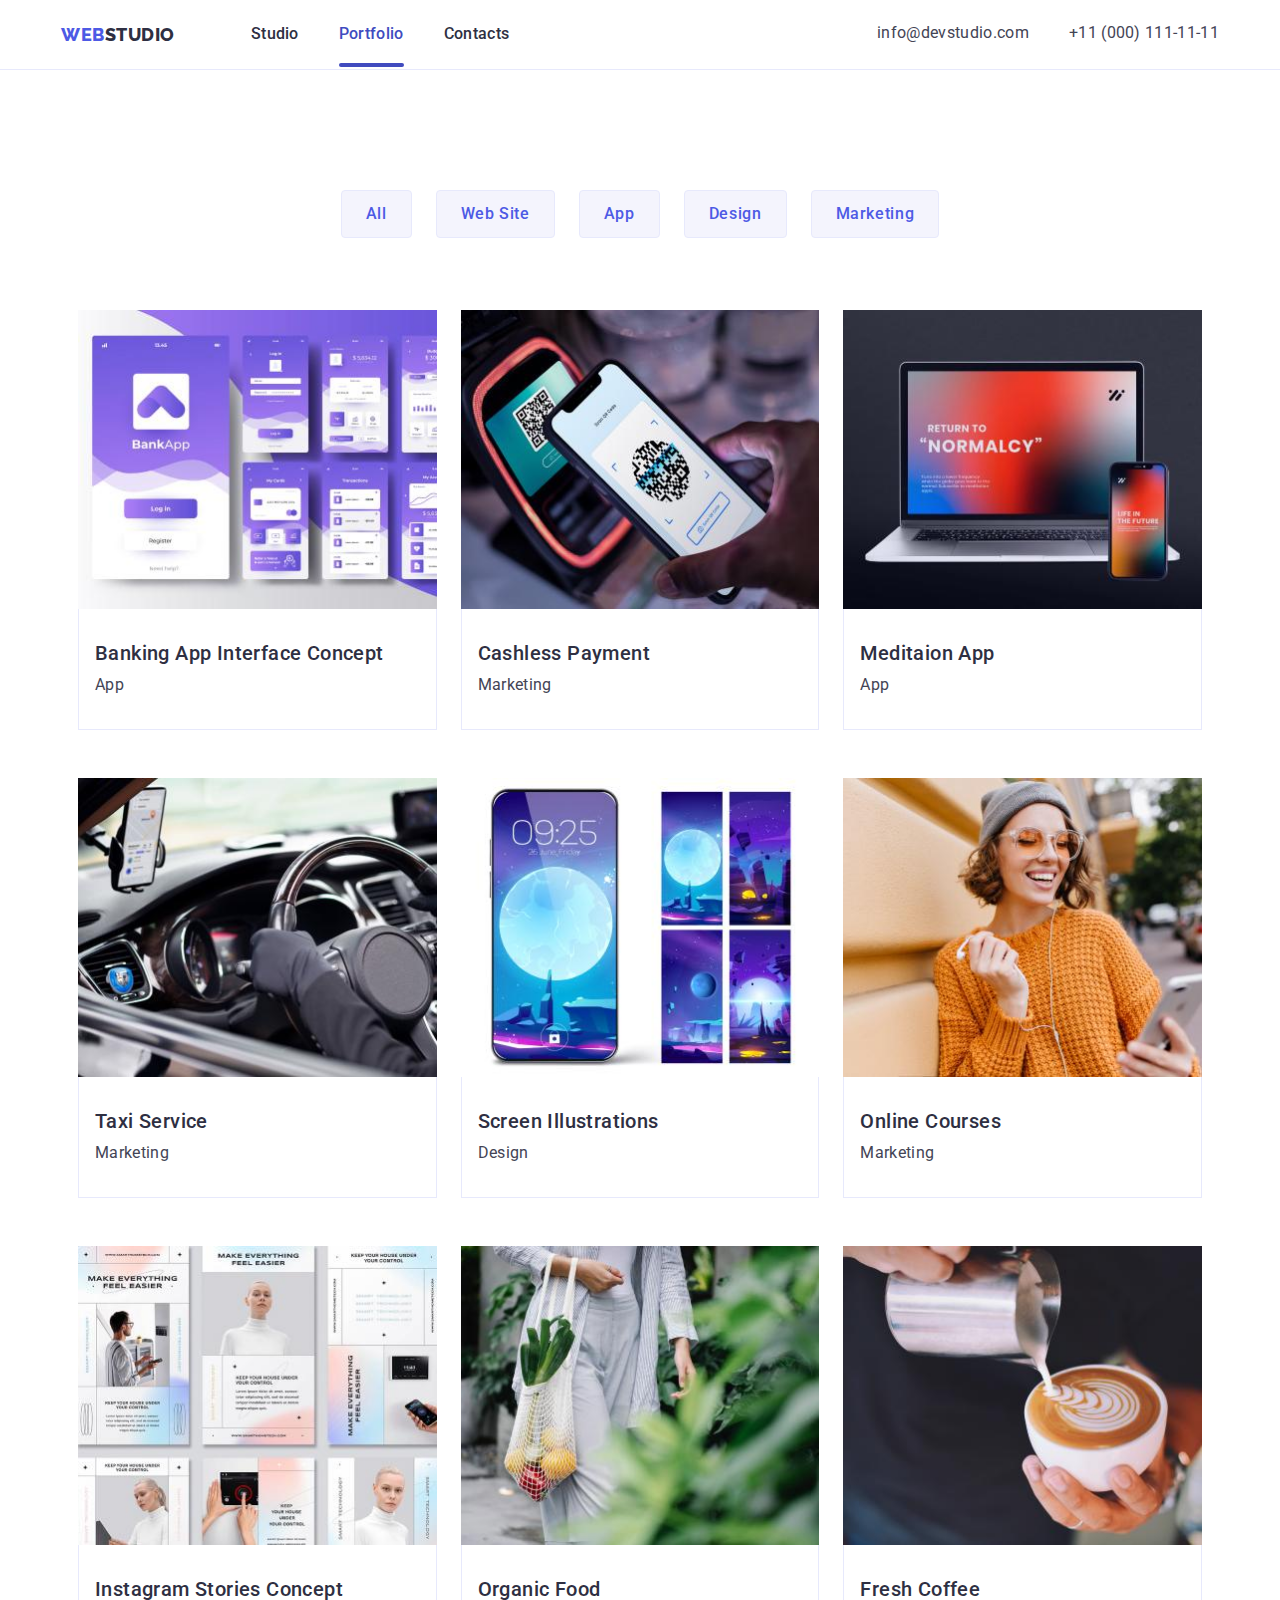
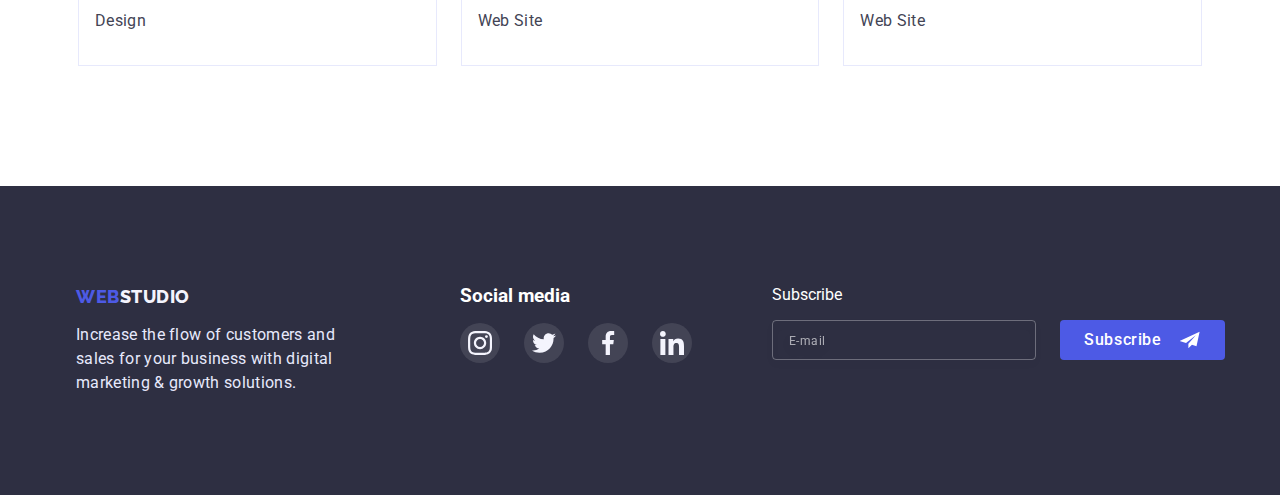
==== commit 4d672d40: "newcommit" ====
--- a/portfolio.html
+++ b/portfolio.html
@@ -19,9 +19,9 @@
       <nav>
         <a class="design-logo" href="./index.html">Web<span class="desing-logo-part">Studio</span></a>
         <ul class="main-nav-buttons">
-          <li><a class="links current" href="./index.html">Studio</a></li>
+          <li><a class="links" href="./index.html">Studio</a></li>
           <li class="portfolio">
-            <a class="links" href="./portfolio.html">Portfolio</a>
+            <a class="links current" href="./portfolio.html">Portfolio</a>
           </li>
           <li><a class="links" href="./contacts.html">Contacts</a></li>
         </ul>
@@ -62,7 +62,8 @@
           <li class="work-item">
             <a>
               <div class="product-description">
-                <img src="./images/apps.jpg" alt="Banking App Interface Concept" width="360" />
+                <img src="./images/apps.jpg" srcset="./images/apps.jpg 1x, ./images/apps@2x.jpg 2x"
+                  alt="Banking App Interface Concept" width="360" />
                 <div class="overlay">
                   <p>14 Stylish and User-Friendly App Design Concepts · Task Manager App · Calorie Tracker App · Exotic
                     Fruit Ecommerce App ·
@@ -80,7 +81,8 @@
           <li class="work-item">
             <a>
               <div class="product-description">
-                <img src="./images/marketing.jpg" alt="Cashless Payment" width="360" />
+                <img src="./images/marketing.jpg" srcset="./images/marketing.jpg 1x, ./images/marketing@2x.jpg 2x"
+                  alt="Cashless Payment" width="360" />
                 <div class="overlay">
                   <p>14 Stylish and User-Friendly App Design Concepts · Task Manager App · Calorie Tracker App · Exotic
                     Fruit Ecommerce App ·
@@ -97,7 +99,8 @@
           <li class="work-item">
             <a>
               <div class="product-description">
-                <img src="./images/meditation.jpg" alt="Meditation App" width="360" />
+                <img src="./images/meditation.jpg" srcset="./images/meditation.jpg 1x, ./images/meditation@2x.jpg 2x"
+                  alt="Meditation App" width="360" />
                 <div class="overlay">
                   <p>14 Stylish and User-Friendly App Design Concepts · Task Manager App · Calorie Tracker App · Exotic
                     Fruit Ecommerce App ·
@@ -114,7 +117,8 @@
           <li class="work-item">
             <a>
               <div class="product-description">
-                <img src="./images/taxiservice.jpg" alt="Taxi Service" width="360" />
+                <img src="./images/taxiservice.jpg" srcset="./images/taxiservice.jpg 1x, ./images/taxiservice@2x.jpg 2x"
+                  alt="Taxi Service" width="360" />
                 <div class="overlay">
                   <p>14 Stylish and User-Friendly App Design Concepts · Task Manager App · Calorie Tracker App · Exotic
                     Fruit Ecommerce App ·
@@ -131,7 +135,8 @@
           <li class="work-item">
             <a>
               <div class="product-description">
-                <img src="./images/screenil.jpg" alt="Screen Illustrations" width="360" />
+                <img src="./images/screenil.jpg" srcset="./images/screenil.jpg 1x, ./images/screenil@2x.jpg 2x"
+                  alt="Screen Illustrations" width="360" />
                 <div class="overlay">
                   <p>14 Stylish and User-Friendly App Design Concepts · Task Manager App · Calorie Tracker App · Exotic
                     Fruit Ecommerce App ·
@@ -149,7 +154,9 @@
 
             <a>
               <div class="product-description">
-                <img src="./images/onlinecourses.jpg" alt="Online Courses" width="360" />
+                <img src="./images/onlinecourses.jpg"
+                  srcset="./images//onlinecourses.jpg 1x, ./images//onlinecourses@2x.jpg 2x" alt="Online Courses"
+                  width="360" />
                 <div class="overlay">
                   <p>14 Stylish and User-Friendly App Design Concepts · Task Manager App · Calorie Tracker App · Exotic
                     Fruit Ecommerce App ·
@@ -165,7 +172,8 @@
           <li class="work-item">
             <a>
               <div class="product-description">
-                <img src="./images/instagram.jpg" alt="Instagram Stories Concept" width="360" />
+                <img src="./images/instagram.jpg" srcset="./images/instagram.jpg 1x, ./images/instagram@2x.jpg 2x"
+                  alt="Instagram Stories Concept" width="360" />
                 <div class="overlay">
                   <p>14 Stylish and User-Friendly App Design Concepts · Task Manager App · Calorie Tracker App · Exotic
                     Fruit Ecommerce App ·
@@ -182,7 +190,8 @@
           <li class="work-item">
             <a>
               <div class="product-description">
-                <img src="./images/organicfood.jpg" alt="Organic Food" width="360" />
+                <img src="./images/organicfood.jpg" srcset="./images/organicfood.jpg 1x, ./images/organicfood@2x.jpg 2x"
+                  alt="Organic Food" width="360" />
                 <div class="overlay">
                   <p>14 Stylish and User-Friendly App Design Concepts · Task Manager App · Calorie Tracker App · Exotic
                     Fruit Ecommerce App ·
@@ -199,7 +208,8 @@
           <li class="work-item">
             <a>
               <div class="product-description">
-                <img src="./images/freshcoffee.jpg" alt="Fresh Coffee" width="360" />
+                <img src="./images/freshcoffee.jpg" srcset="./images/freshcoffee.jpg 1x, ./images/freshcoffee@2x.jpg 2x"
+                  alt="Fresh Coffee" width="360" />
                 <div class="overlay">
                   <p>14 Stylish and User-Friendly App Design Concepts · Task Manager App · Calorie Tracker App · Exotic
                     Fruit Ecommerce App ·
--- a/css/styles.css
+++ b/css/styles.css
@@ -1,6 +1,6 @@
-@import url("https://fonts.googleapis.com/css2?family=Roboto:wght@400;500;700&display=swap");
-@import url("https://fonts.googleapis.com/css2?family=Raleway:wght@800&display=swap");
-@import url("https://cdnjs.cloudflare.com/ajax/libs/modern-normalize/1.1.0/modern-normalize.min.css");
+@import url('https://fonts.googleapis.com/css2?family=Roboto:wght@400;500;700&display=swap');
+@import url('https://fonts.googleapis.com/css2?family=Raleway:wght@800&display=swap');
+@import url('https://cdnjs.cloudflare.com/ajax/libs/modern-normalize/1.1.0/modern-normalize.min.css');
 * {
   box-sizing: border-box;
 }
@@ -21,7 +21,7 @@
 body {
   background-color: white;
   margin: 0;
-  font-family: "Roboto";
+  font-family: 'Roboto';
 }
 ul {
   margin: 0;
@@ -76,7 +76,7 @@
   justify-content: space-around;
 }
 .design-logo {
-  font-family: "Raleway";
+  font-family: 'Raleway';
   margin-right: 76px;
   text-transform: uppercase;
   text-decoration: none;
@@ -103,7 +103,7 @@
 }
 .main-nav-buttons {
   display: flex;
-  font-family: "Roboto";
+  font-family: 'Roboto';
   font-weight: 500;
   font-size: 16px;
   letter-spacing: 0.02em;
@@ -139,7 +139,7 @@
   border-radius: 2px;
   bottom: 0;
 
-  content: "";
+  content: '';
 }
 .links:hover,
 .links:focus {
@@ -190,7 +190,7 @@
         rgba(46, 47, 66, 0.7),
         rgba(46, 47, 66, 0.7)
       ),
-      url(../images/peopleoffice@2x.jpg);
+      url(../images/peopleoffice-1440@2x.jpg);
   }
 }
 
@@ -207,7 +207,7 @@
 .order-button {
   width: 159px;
   height: 56px;
-  font-family: "Roboto";
+  font-family: 'Roboto';
   margin: auto;
   font-weight: 500;
   font-size: 16px;
@@ -469,7 +469,7 @@
   align-items: center;
   gap: 16px;
   padding: 8px 24px;
-  font-family: "Roboto", sans-serif;
+  font-family: 'Roboto', sans-serif;
   font-weight: 500;
   font-size: 16px;
   line-height: 1.5;
@@ -508,7 +508,7 @@
   border: 1px solid var(--accent);
   border-radius: 4px;
   /*text button*/
-  font-family: "Roboto";
+  font-family: 'Roboto';
 
   font-weight: 500;
   font-size: 16px;
@@ -723,7 +723,7 @@
   transition: border-color var(--transition-dur-and-func);
 }
 .modal-message::placeholder {
-  font-family: "Roboto";
+  font-family: 'Roboto';
   line-height: 1.17;
   letter-spacing: 0.04em;
   color: rgba(117, 117, 117, 0.5);
@@ -774,7 +774,7 @@
   align-self: center;
   min-width: 169px;
   padding: 13px 32px;
-  font-family: "Roboto", sans-serif;
+  font-family: 'Roboto', sans-serif;
   font-weight: 500;
   font-size: 16px;
   line-height: 1.5;
@@ -894,7 +894,7 @@
   .mobile-menu {
     padding-top: 80px;
     list-style: none;
-    font-family: "Roboto";
+    font-family: 'Roboto';
     font-weight: 700;
     font-size: 36px;
     line-height: 1.11;
@@ -984,6 +984,7 @@
       ),
       url(../images/peopleoffice-480@2x.jpg);
     padding: 124px 0;
+    background-size: 480px, auto;
   }
   /*section2*/
   #section2 {
@@ -1140,6 +1141,7 @@
       ),
       url(../images/peopleoffice-768@2x.jpg);
     padding: 112px 0;
+    /* background-size: 480px, auto; */
   }
   /*section2*/
   #section2 {
@@ -1228,8 +1230,19 @@
   .work-examples {
     gap: 72px 24px;
     justify-content: flex-start;
+    width: 736px;
+    margin: auto;
   }
   .work-item {
-    flex-basis: calc((100% - 24px) / 2);
-  }
-}
+    flex-basis: 356px;
+  }
+  .work-item img {
+    width: 100%;
+  }
+}
+@media screen and (min-width: 1200px) {
+  .header-menu-btn,
+  .menu-container {
+    display: none;
+  }
+}
